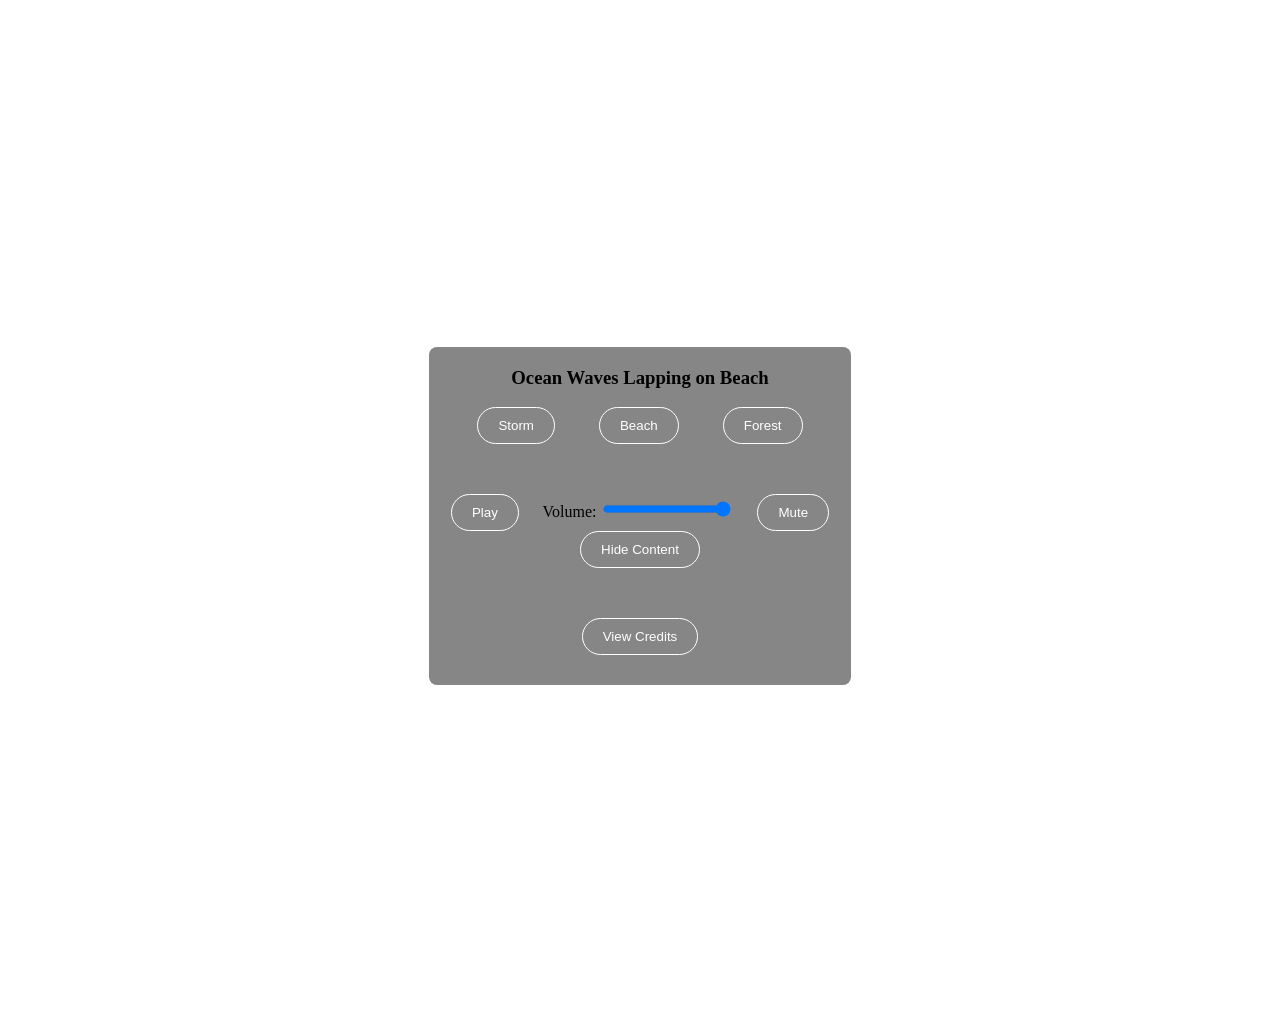
==== beach.html @ ddca444d "Add files via upload" ====
<!DOCTYPE html>
<html lang="en">

<head>
    <meta charset="UTF-8">
    <meta name="viewport" content="width=device-width, initial-scale=1.0">
    <link rel="stylesheet" href="css/styles.css">
    <title>Document</title>
</head>

<body id="beach_page">
    <main>
        <section class="content">
            <section class="main">
                <h1>Ocean Waves Lapping on Beach</h1>
                <button><a href="index.html">Storm</a></button>
                <button>Beach</button>
                <button>Forest</button>
            </section>
            <section class="settings">
                <button class="play">Play</button>
                <label for="volume">Volume: </label>
                <input type="range" class="volume" name="volume" min="0" max="100" value="100"><span class="level"> </span>
                <button class="mute ">Mute</button>
                <audio loop class="sound">
                    <source src="sounds/sea.wav" type="audio/wav">
                </audio>
                <button>Hide Content</button>
            </section>
            <section class="credits">
                <button>View Credits</button>
            </section>
        </section>
    </main>
    <script src="js/javascript.js"></script>
</body>

</html>
---- css/styles.css ----
#storm_page {
    background-image: url(../media/storm.gif);
    background-repeat: no-repeat;
    background-size: cover;
    background-position: center;
    color: white;
}

main {
    display: grid;
    grid-template-columns: 1fr 1fr 1fr;
    grid-template-rows: 1fr 1fr 1fr;
}

.content {
    grid-column: 2 / span 1;
    grid-row: 2 / span 1;
    background-color: rgba(0, 0, 0, 0.476);
    border-radius: 8px;
    width: 100%;
}

.main{
   text-align: center;
   margin: 20px 0;
}

.settings {
    text-align: center;
    margin: 50px 0;
    width: 100%;
}

.credits {
    margin: 30px 0;
    text-align: center;
}

button {
    padding: 10px 20px;
    border-radius: 20px;
    border: none;
    margin: 0 20px;
    background-color: transparent;
    border: solid 1px white;
    color: white;
}

button:hover {
    background-color: white;
    color: black;
}

a {
    color: white;
    text-decoration: none;
}

a:hover {
    color: black;
    text-decoration: none;
}
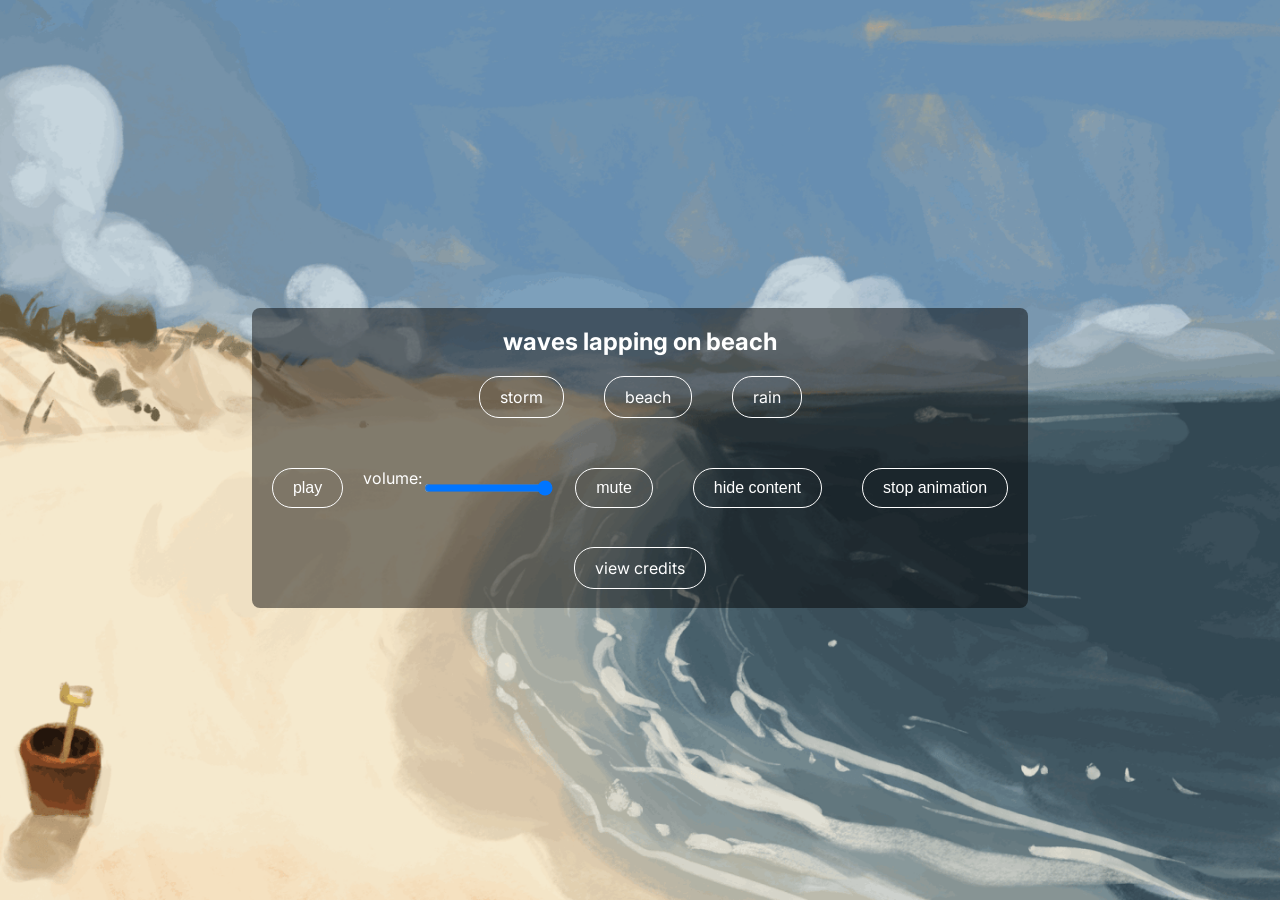
==== commit b8e80094: "Add files via upload" ====
--- a/beach.html
+++ b/beach.html
@@ -5,32 +5,35 @@
     <meta charset="UTF-8">
     <meta name="viewport" content="width=device-width, initial-scale=1.0">
     <link rel="stylesheet" href="css/styles.css">
+    <link href='https://fonts.googleapis.com/css?family=Inter' rel='stylesheet'>
     <title>Document</title>
 </head>
 
 <body id="beach_page">
     <main>
         <section class="content">
+            <h1>waves lapping on beach</h1>
             <section class="main">
-                <h1>Ocean Waves Lapping on Beach</h1>
-                <button><a href="index.html">Storm</a></button>
-                <button>Beach</button>
-                <button>Forest</button>
+                <a href="index.html">storm</a>
+                <a href="beach.html">beach</a>
+                <a href="rain.html">rain</a>
             </section>
             <section class="settings">
-                <button class="play">Play</button>
-                <label for="volume">Volume: </label>
-                <input type="range" class="volume" name="volume" min="0" max="100" value="100"><span class="level"> </span>
-                <button class="mute ">Mute</button>
+                <button class="play">play</button>
+                <label for="volume">volume: </label>
+                <input type="range" class="volume" name="volume" id="volume" min="0" max="100" value="100"><span class="level"> </span>
+                <button class="mute ">mute</button>
                 <audio loop class="sound">
-                    <source src="sounds/sea.wav" type="audio/wav">
+                    <source src="sounds/sea.mp3" type="audio/mp3">
                 </audio>
-                <button>Hide Content</button>
+                <button class="hide">hide content</button>
+                <button class="stop" id="stop_beach">stop animation</button>
             </section>
             <section class="credits">
-                <button>View Credits</button>
+                <a href="credits.html">view credits</a>
             </section>
         </section>
+        <button hidden class="show">show content</button>
     </main>
     <script src="js/javascript.js"></script>
 </body>
--- a/css/styles.css
+++ b/css/styles.css
@@ -3,29 +3,71 @@
     background-repeat: no-repeat;
     background-size: cover;
     background-position: center;
+    background-attachment: fixed;
     color: white;
+    font-family: "inter";
+    height: 100%;
 }
 
+#beach_page {
+    background-image: url(../media/beach.gif);
+    background-repeat: no-repeat;
+    background-size: cover;
+    background-position: center;
+    background-attachment: fixed;
+    color: white;
+    font-family: "inter";
+}
+
+#rain_page {
+    background-image: url(../media/rain.gif);
+    background-repeat: no-repeat;
+    background-size: cover;
+    background-position: center;
+    background-attachment: fixed;
+    color: white;
+    font-family: "inter";
+}
+
+
+#credits {
+    background-color: rgb(215, 227, 255);
+    font-family: "inter";
+}
+
+
 main {
-    display: grid;
-    grid-template-columns: 1fr 1fr 1fr;
-    grid-template-rows: 1fr 1fr 1fr;
+    display: flex;
+    align-items: center;
+    justify-content: center;
+    min-height: 100vh;
 }
 
 .content {
+    background-color: rgba(0, 0, 0, 0.476);
+    border-radius: 8px;
+    width: fit-content;
+    margin: 0;
+    text-align: center;
+}
+
+.show {
     grid-column: 2 / span 1;
     grid-row: 2 / span 1;
-    background-color: rgba(0, 0, 0, 0.476);
-    border-radius: 8px;
-    width: 100%;
+    margin: 90px;
 }
 
 .main{
+    display: flex;
+    justify-content: center;
    text-align: center;
    margin: 20px 0;
 }
 
+
 .settings {
+    display: flex;
+    justify-content: center;
     text-align: center;
     margin: 50px 0;
     width: 100%;
@@ -44,6 +86,7 @@
     background-color: transparent;
     border: solid 1px white;
     color: white;
+    font-size: 16px;
 }
 
 button:hover {
@@ -54,9 +97,19 @@
 a {
     color: white;
     text-decoration: none;
+    border: solid 1px white;
+    padding: 10px 20px;
+    border-radius: 20px;
+    margin: 0 20px;
 }
 
 a:hover {
     color: black;
     text-decoration: none;
+    background-color: white;
+}
+
+#go_home {
+    color: black;
+    text-decoration: underline;
 }
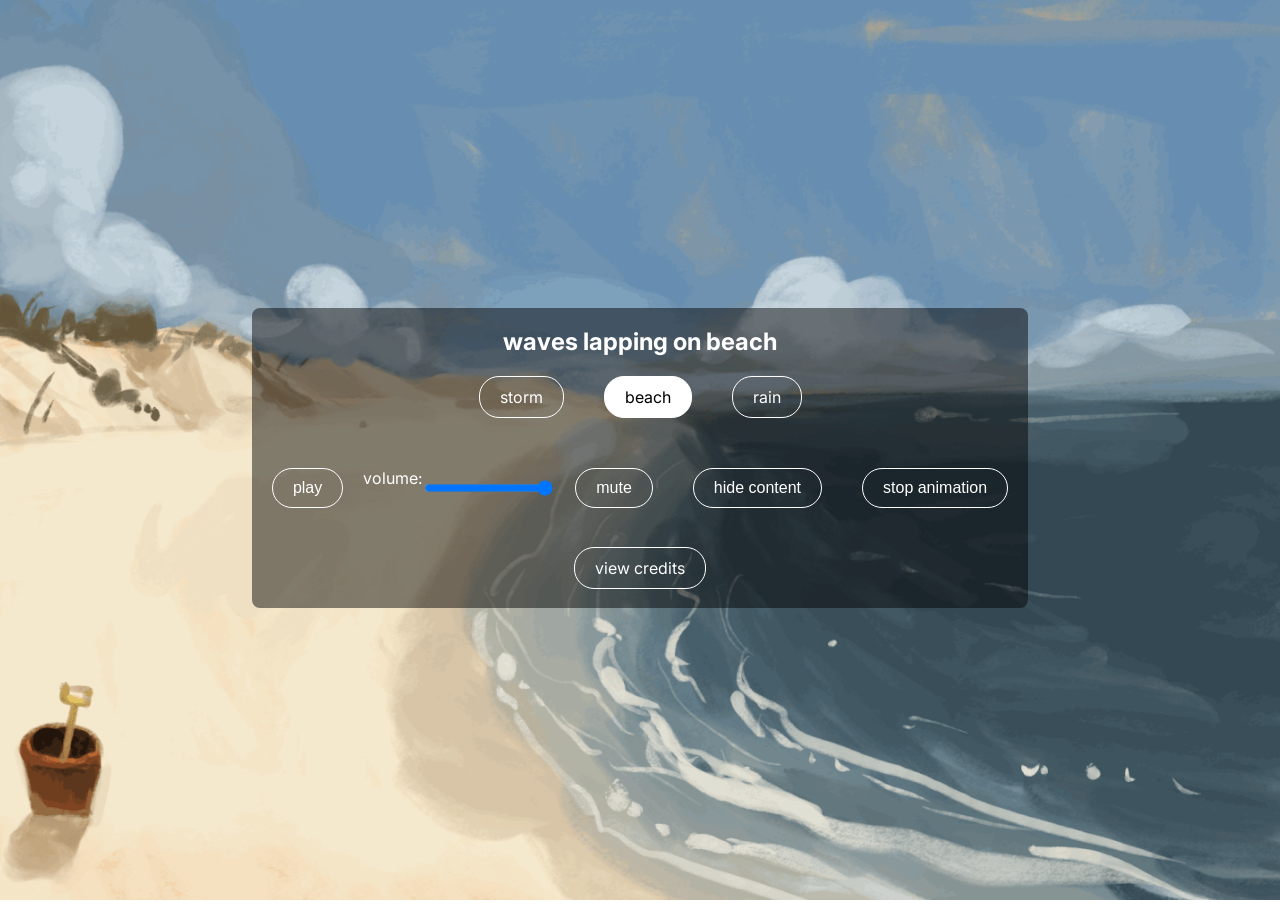
==== commit 7fa42e32: "Add files via upload" ====
--- a/beach.html
+++ b/beach.html
@@ -15,7 +15,7 @@
             <h1>waves lapping on beach</h1>
             <section class="main">
                 <a href="index.html">storm</a>
-                <a href="beach.html">beach</a>
+                <a href="beach.html" class="selected">beach</a>
                 <a href="rain.html">rain</a>
             </section>
             <section class="settings">
--- a/css/styles.css
+++ b/css/styles.css
@@ -41,6 +41,11 @@
     align-items: center;
     justify-content: center;
     min-height: 100vh;
+}
+
+.selected {
+    background-color: white;
+    color: black;
 }
 
 .content {
@@ -112,4 +117,19 @@
 #go_home {
     color: black;
     text-decoration: underline;
+}
+
+@media (prefers-reduced-motion: reduce) {
+    #storm_page {
+        background-image: url(../media/storm_still.png);
+    }
+    #beach_page {
+        background-image: url(../media/beach_still.png);
+    }
+    #rain_page {
+        background-image: url(../media/rain_still.png);
+    }
+    .stop {
+        display: none;
+    }
 }
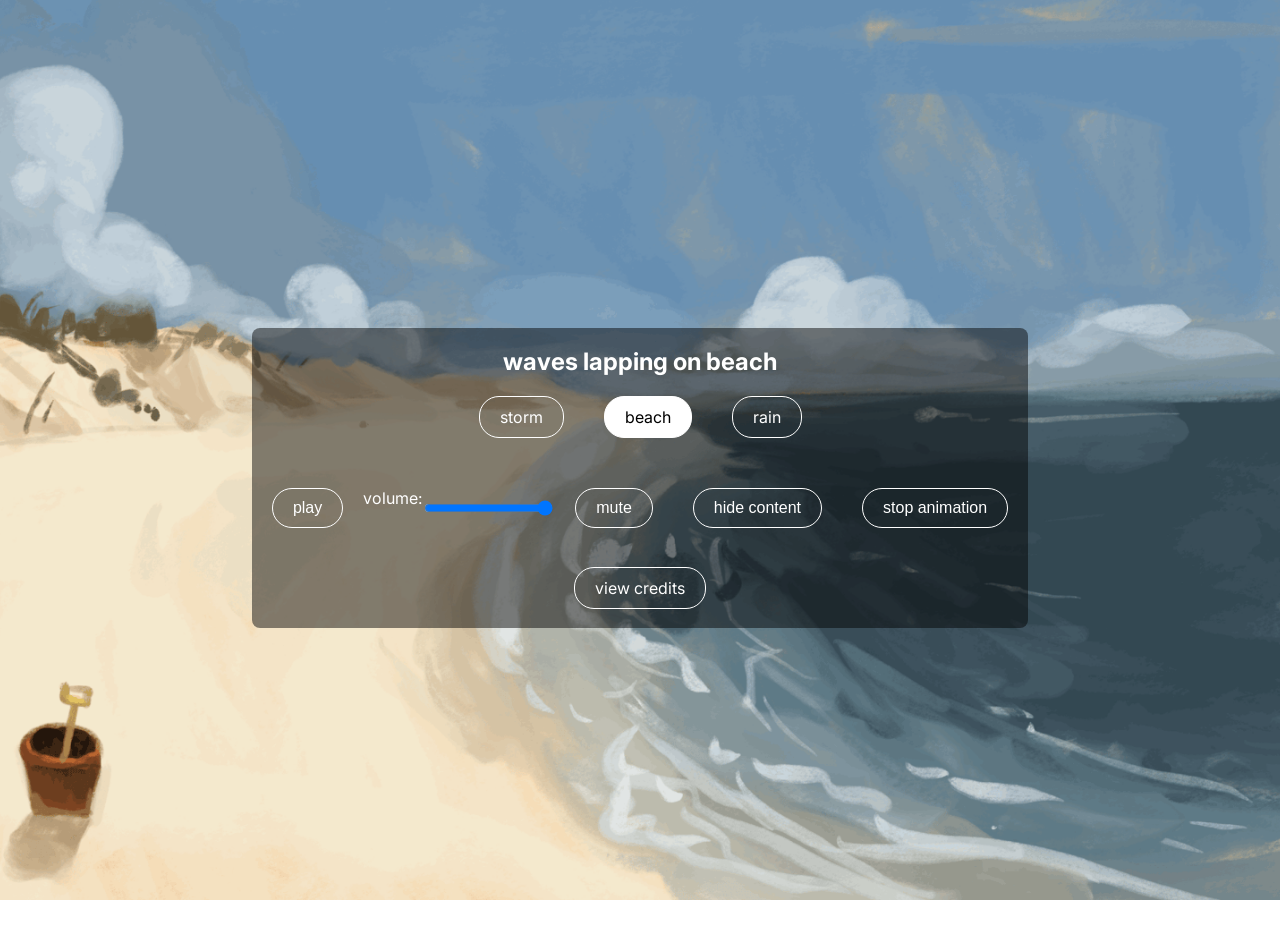
==== commit 02fd596b: "Add files via upload" ====
--- a/beach.html
+++ b/beach.html
@@ -10,6 +10,8 @@
 </head>
 
 <body id="beach_page">
+    <a href="#beach_settings" class="skip">Skip to main</a>
+    <img src="media/beach_still.png" id="beach_info" alt="waves lapping on beach during a sunny day animation">
     <main>
         <section class="content">
             <h1>waves lapping on beach</h1>
@@ -18,7 +20,7 @@
                 <a href="beach.html" class="selected">beach</a>
                 <a href="rain.html">rain</a>
             </section>
-            <section class="settings">
+            <section class="settings" id="beach_settings">
                 <button class="play">play</button>
                 <label for="volume">volume: </label>
                 <input type="range" class="volume" name="volume" id="volume" min="0" max="100" value="100"><span class="level"> </span>
--- a/css/styles.css
+++ b/css/styles.css
@@ -119,6 +119,24 @@
     text-decoration: underline;
 }
 
+#storm_info, #beach_info, #rain_info {
+    display: none;
+}
+
+.skip {
+    position: relative;
+    top: -65px;
+    background-color: white;
+    color: black;
+}
+
+.skip:focus {
+    position: relative;
+    top: 30px;
+    background-color: white;
+    color: black;
+}
+
 @media (prefers-reduced-motion: reduce) {
     #storm_page {
         background-image: url(../media/storm_still.png);
